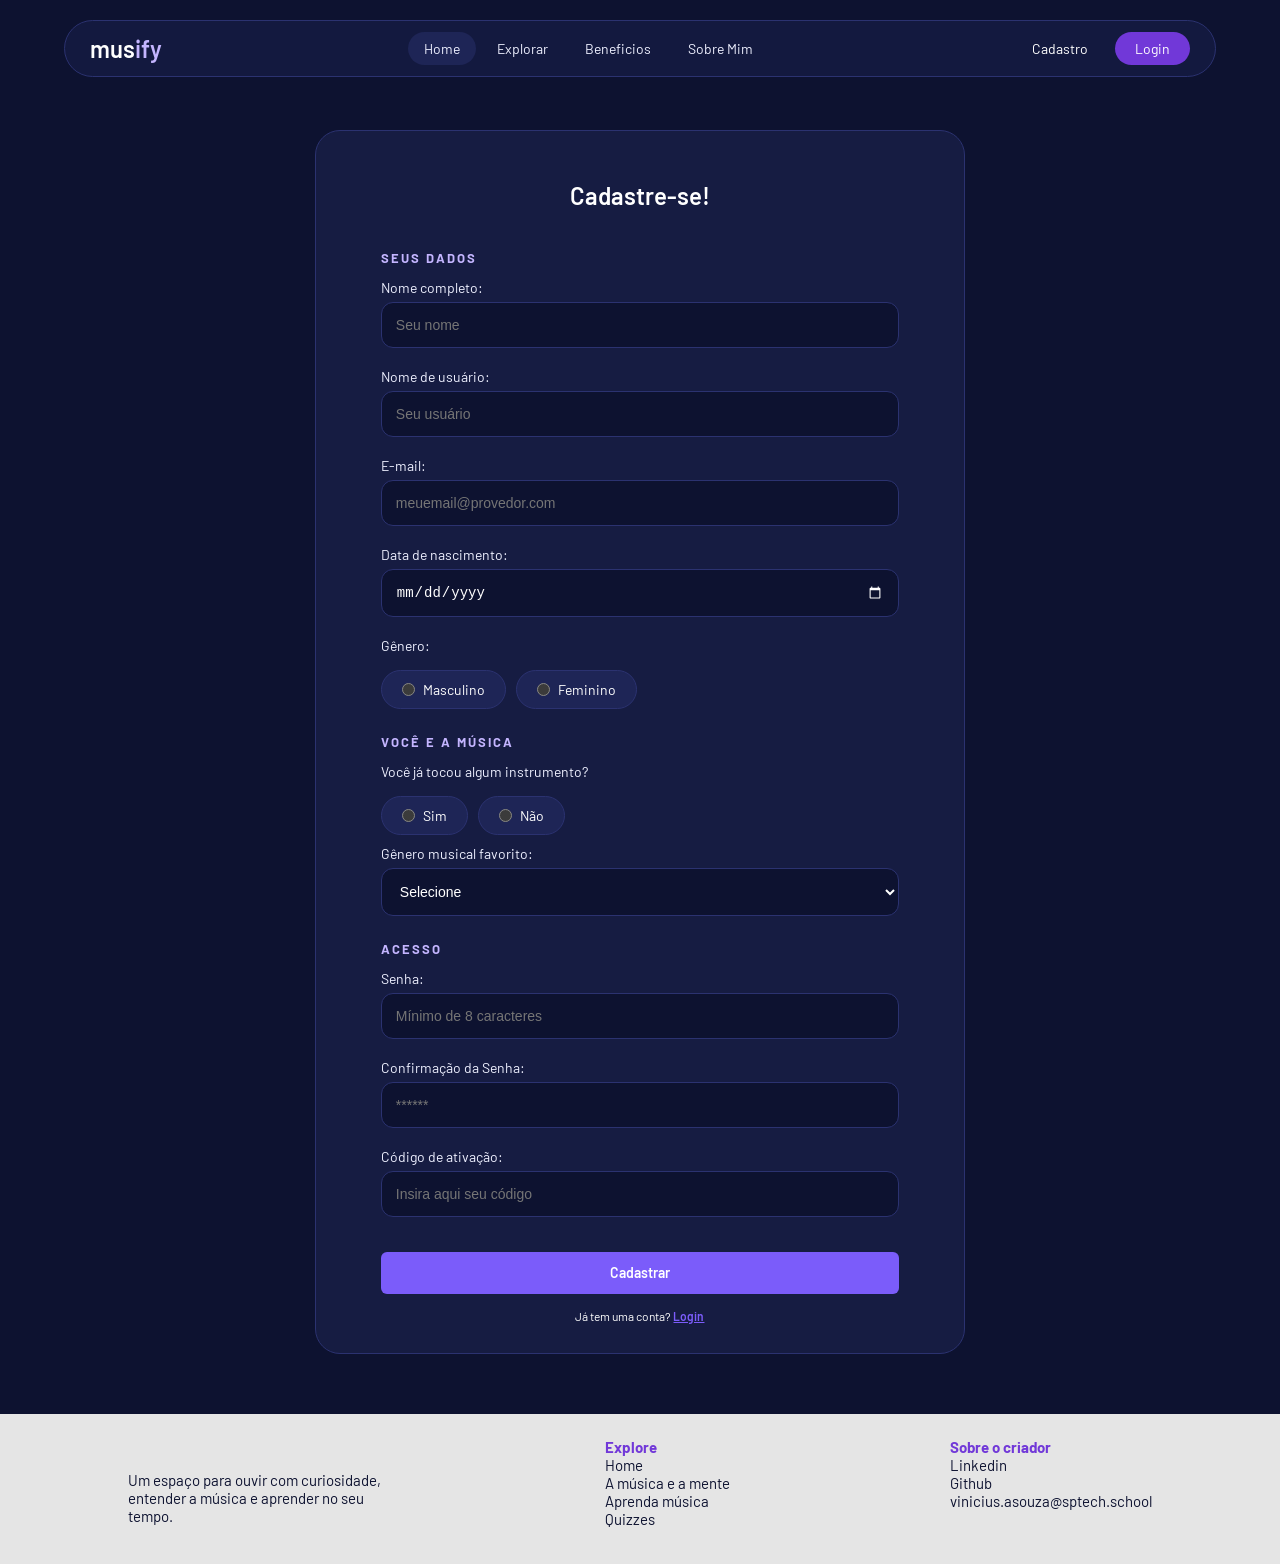
==== public/cadastro.html @ ba095a91 "feat: adiciona validação nos campos do cadastro | corrige z-index do popup de erro" ====
<!DOCTYPE html>
<html lang="pt-br">

<head>
  <meta charset="UTF-8" />
  <meta http-equiv="X-UA-Compatible" content="IE=edge" />
  <meta name="viewport" content="width=device-width, initial-scale=1.0" />

  <title>Musify | Cadastro</title>

  <script src="./js/sessao.js"></script>

  <link rel="stylesheet" href="./css/style.css" />
  <link rel="icon" href="./assets/icon/favicon2.ico" />
  <link rel="preconnect" href="https://fonts.gstatic.com" />
</head>

<body onload="listar()">
  <!--header inicio-->
  <!-- Header fixed - abaixo do banner por conta do padding, anteriormente estava criando uma margem preta no topo da página-->
  <div class="padding-header">
    <div class="header">

      <h1 class="titulo">mus<span>ify</span></h1>

      <ul class="navbar">
        <li class="agora"><a href="#">Home</a></li>
        <li><a href="simulador.html">Explorar</a></li>
        <li><a href="login.html">Beneficios</a></li>
        <li><a href="cadastro.html">Sobre Mim</a></li>
      </ul>

      <div class="btnheader">
        <a href="cadastro.html" id="btnCadastro">Cadastro</a>
        <a href="login.html" class="btnRoxo" id="btnLogin">Login</a>
      </div>

    </div>
  </div>
  <!--header fim-->

  <div class="login">
    <div class="alerta_erro">
      <div class="card_erro" id="cardErro">
        <span id="mensagem_erro"></span>
      </div>
    </div>
    <div class="container">

      <div class="card card-cadastro">
        <h2>Cadastre-se!</h2>
        <div class="formulario">
          <!--
                         Para inserir mais um campo, copie uma das inputs abaixo.
                         Assim que inserir vá para o script abaixo.
                     -->

          <span class="secao">Seus dados</span>

          <div class="campo">
            <span>Nome completo:</span>
            <input id="nome_input" type="text" placeholder="Seu nome" />
          </div>
          <div class="campo">
            <span>Nome de usuário:</span>
            <input id="usuario_input" type="text" placeholder="Seu usuário" />
          </div>
          <div class="campo">
            <span>E-mail:</span>
            <input id="email_input" type="text" placeholder="meuemail@provedor.com" />
          </div>
          <div class="campo">
            <span>Data de nascimento:</span>
            <input id="nascimento_input" type="date" />
          </div>
          <div class="campo opcoes">
            <span>Gênero:</span>
            <label class="opcao"><input type="radio" name="genero" value="M" /> Masculino</label>
            <label class="opcao"><input type="radio" name="genero" value="F" /> Feminino</label>
            
          </div>

          <span class="secao">Você e a música</span>

          <div class="campo opcoes">
            <span>Você já tocou algum instrumento?</span>
            <label class="opcao"><input type="radio" name="instrumento" value="1" /> Sim</label>
            <label class="opcao"><input type="radio" name="instrumento" value="0" /> Não</label>
          </div>
          <div class="campo">
            <span>Gênero musical favorito:</span>
            <select id="generoFav_input">
              <option value="">Selecione</option>
              <option>Pop</option>
              <option>Rock</option>
              <option>Sertanejo</option>
              <option>Funk</option>
              <option>Rap / Hip hop</option>
              <option>MPB</option>
              <option>Samba / Pagode</option>
              <option>Gospel</option>
              <option>Eletrônica</option>
              <option>Clássica</option>
              <option>Jazz / Blues</option>
              <option>Metal</option>
              <option>Outro</option>
            </select>
          </div>

          <span class="secao">Acesso</span>

          <div class="campo">
            <span>Senha:</span>
            <input id="senha_input" type="password" placeholder="Mínimo de 8 caracteres" />
          </div>
          <div class="campo">
            <span>Confirmação da Senha:</span>
            <input id="confirmacao_senha_input" type="password" placeholder="******" />
          </div>
          <div class="campo">
            <span>Código de ativação:</span>
            <input id="codigo_input" type="text" placeholder="Insira aqui seu código" />
          </div>

          <button class="botao" onclick="cadastrar()">Cadastrar</button>

          <div class="link-login">
            Já tem uma conta?
            <a href="login.html">Login</a>
          </div>
        </div>
        <div id="div_aguardar" class="loading-div">
          <img src="./assets/circle-loading.gif" id="loading-gif" />
        </div>

        <div id="div_erros_login"></div>
      </div>
    </div>
  </div>

  <!-- Footer Inicio -->
  <div class="footer">
    <div class="container">
      <div class="logoFooter">
        <img src="assets/icon/favicon2.ico" alt="">
        <p>Um espaço para ouvir com curiosidade, entender a música e aprender no seu tempo.</p>

      </div>

      <div class="linksFooter">
        <span class="tituloFooter">Explore</span>
        <a href="">Home</a>
        <a href="">A música e a mente</a>
        <a href="">Aprenda música</a>
        <a href="">Quizzes</a>

      </div>
      <div class="ctaFooter">
        <span class="tituloFooter">Sobre o criador</span>
        <a href="">Linkedin</a>
        <a href="">Github</a>
        <a href="">vinicius.asouza@sptech.school</a>

      </div>
    </div>
  </div>
  <!-- Footer fim -->

</body>

</html>

<script>

  // Array para armazenar empresas cadastradas para validação de código de ativação 
  let listaEmpresasCadastradas = [];

  function cadastrar() {
    // aguardar();

    //Recupere o valor da nova input pelo nome do id
    // Agora vá para o método fetch logo abaixo
    var nomeVar = nome_input.value;
    var emailVar = email_input.value;
    var usernameVar = usuario_input.value;
    var dtNascVar = nascimento_input.value;
    var generoVar = document.querySelector('input[name=genero]:checked').value;
    var tocouInstrumentoVar = document.querySelector('input[name=instrumento]:checked').value;
    var generoMusicalVar = generoFav_input.value;

    var senhaVar = senha_input.value;
    var confirmacaoSenhaVar = confirmacao_senha_input.value;
    var codigoVar = codigo_input.value;
    var idEmpresaVincular

    // Verificando se há algum campo em branco
    if (
      nomeVar == "" ||
      emailVar == "" ||
      usernameVar == "" ||
      dtNascVar == "" ||
      generoVar == "" ||
      tocouInstrumentoVar == "" ||
      generoMusicalVar == "" ||
      senhaVar == "" ||
      confirmacaoSenhaVar == ""
    ) {
      cardErro.style.display = "block";
      mensagem_erro.innerHTML =
        "(Todos os campos devem ser preenchidos!)";

      finalizarAguardar();
      return false;
    } else {
      setInterval(sumirMensagem, 5000);
    }

    // Verificando se o código de ativação é de alguma empresa cadastrada
    for (let i = 0; i < listaEmpresasCadastradas.length; i++) {
      if (listaEmpresasCadastradas[i].codigo_ativacao == codigoVar) {
        idEmpresaVincular = listaEmpresasCadastradas[i].id
        console.log("Código de ativação válido.");
        break;
      } else {
        cardErro.style.display = "block";
        mensagem_erro.innerHTML = "(Mensagem de erro para código inválido)";
        finalizarAguardar();
      }
    }

    // Enviando o valor da nova input
    fetch("/usuarios/cadastrar", {
      method: "POST",
      headers: {
        "Content-Type": "application/json",
      },
      body: JSON.stringify({
        // crie um atributo que recebe o valor recuperado aqui
        // Agora vá para o arquivo routes/usuario.js
        nomeServer: nomeVar,
        emailServer: emailVar,
        senhaServer: senhaVar,
        idEmpresaVincularServer: idEmpresaVincular
      }),
    })
      .then(function (resposta) {
        console.log("resposta: ", resposta);

        if (resposta.ok) {
          cardErro.style.display = "block";

          mensagem_erro.innerHTML =
            "Cadastro realizado com sucesso! Redirecionando para tela de Login...";

          setTimeout(() => {
            window.location = "login.html";
          }, "2000");

          limparFormulario();
          finalizarAguardar();
        } else {
          throw "Houve um erro ao tentar realizar o cadastro!";
        }
      })
      .catch(function (resposta) {
        console.log(`#ERRO: ${resposta}`);
        finalizarAguardar();
      });

    return false;
  }

  // Listando empresas cadastradas 
  function listar() {
    fetch("/empresas/listar", {
      method: "GET",
    })
      .then(function (resposta) {
        resposta.json().then((empresas) => {
          empresas.forEach((empresa) => {
            listaEmpresasCadastradas.push(empresa);

            console.log("listaEmpresasCadastradas")
            console.log(listaEmpresasCadastradas[0].codigo_ativacao)
          });
        });
      })
      .catch(function (resposta) {
        console.log(`#ERRO: ${resposta}`);
      });
  }

  function sumirMensagem() {
    cardErro.style.display = "none";
  }
</script>
---- public/css/style.css ----
@import url('https://fonts.googleapis.com/css2?family=Barlow:ital,wght@0,100;0,200;0,300;0,400;0,500;0,600;0,700;0,800;0,900;1,100;1,200;1,300;1,400;1,500;1,600;1,700;1,800;1,900&display=swap');

body {
  margin: 0;
  padding: 0;
  font-family: 'Barlow', 'Segoe UI', 'Segoe UI', Tahoma, Geneva, Verdana, sans-serif;
  background-color: black;
  height: 100vh;
}

:root {
  --tamanho-header: 80px;
  --tamanho-banner: calc(100vh - var(--tamanho-header) - var(--tamanho-footer) - 2px);
  --tamanho-simulador: calc(100vh - var(--tamanho-header) - var(--tamanho-footer) - 2px);
  --tamanho-login: calc(100vh - var(--tamanho-header) - var(--tamanho-footer) - 2px);
  --tamanho-footer: 65px;
}

.container {
  display: flex;
  width: 80%;
  margin: auto;
}


.padding-header {
  position: fixed;
  top: 20px;
  left: 0;
  width: 100%;
  display: flex;
  justify-content: center;
  z-index: 10;
}

.header {
  display: flex;
  align-items: center;
  justify-content: space-between;
  width: 90%;
  max-width: 1100px;
  padding: 10px 25px;
  background-color: rgba(22, 28, 66, 0.85);
  border: 1px solid #2b3270;
  border-radius: 50px;
}

/* logo */
.titulo {
  margin: 0;
  font-size: 24px;
  font-weight: 600;
  color: #fff;
}

.titulo span {
  color: #c4b5ff;
}

/* links do meio */
.navbar {
  display: flex;
  gap: 5px;
  margin: 0;
  padding: 0;
  list-style: none;
}

.navbar a {
  display: block;
  padding: 8px 16px;
  border-radius: 50px;
  color: #eef0ff;
  text-decoration: none;
  font-size: 14px;
}

.navbar a:hover,
.agora a {
  background-color: #1e2556;
}

/* botões da direita */
.btnheader {
  display: flex;
  align-items: center;
  gap: 10px;
}

.btnheader a {
  color: #fff;
  text-decoration: none;
  font-size: 14px;
}

#btnCadastro {
  padding: 8px 16px;
  border: 1px solid transparent;
  border-radius: 50px;
}

#btnCadastro:hover {
  border-color: #7138D8;
}

.header .btnRoxo {
  padding: 8px 20px;
}

.header .btnRoxo:hover {
  filter: brightness(1.2);  /* Aplica brilho */
}

/* BANNER */

.banner {
  height: var(--tamanho-banner);
  color: white;
  background-image: url('../assets/img-teclado/background-main.png');
  background-size: cover;
  height: 100vh; /* ocupa 100% da tela */
  
}


.banner .container {
  display: flex;
  flex-direction: column;
  justify-content: center;
  align-items: left;
  height: 100%;
  gap: 3vh;
}

.banner .container h3 {
  width: 50%;
  margin: 0;
  padding: 0;
  font-size: 36px;
}
.banner .container p {

  width: 50%;
  margin: 0;
  padding: 0;
  font-size: 15px;
}

.banner .container span {
  font-weight: 800;
}
.btnBanner{
  display: flex;
}

.btnBanner a{
  text-decoration: none;
  color: #fff;
  
}

/* Estilização padrão dos botões */
.btnRoxo{
  background-color: #7138D8;
  padding: 1vh 3vh 1vh 3vh;
  border-radius: 2vh;
}

.btnTransparente{
  border: solid 1px #7138D8;
  padding: 1vh 3vh 1vh 3vh;

  border-radius: 3vh;

}


/* MISSÃO VISÃO VALORES */

.social {
  background-color: #e5e5e5;
  display: flex;
  height: 80vh;
}

.social .container {
  display: flex;
  flex-direction: column;
  justify-content: center;
  gap: 10vh;
}
.texto{
  width: 60%;
}
.textoRoxo{
  color: #7138D8;
}

.box img {
  width: 80px;
}

.social .container .boxes {
  display: flex;
  justify-content: space-between;
  width: 100%;
  padding: 30px 0;
}

.social p {
  text-align: center;
}

.box {
  display: flex;
  flex-direction: column;
  align-items: center;
}

/* IMPACTO DA MÚSICA */

.impactoMusica {
  background-color: #0D1230;
  color: #fff;
  min-height: 80vh;
  display: flex;
}

.impactoMusica .container {
  flex-direction: column;
  justify-content: center;
  gap: 60px;
  padding: 60px 0;
}

.impactoMusica h1 {
  width: 60%;
  margin: 0 0 10px 0;
  font-size: 36px;
}

.impactoMusica h1 .textoRoxo {
  color: #a58bff;
  font-size: inherit;
}

.impactoMusica span {
  font-size: 13px;
  color: #a0a0b8;
}

/* card com os 4 tópicos */
.cardTopicos {
  display: grid;
  grid-template-columns: 1fr 1fr;
  padding: 20px 35px;
  background-color: #12142a;
  border: 1px solid #1c2040;
  border-radius: 10px;
}

.topico {
  padding: 25px 30px;
}



.topicoTitulo {
  display: flex;
  align-items: center;
  gap: 15px;
  margin-bottom: 15px;
}

.topicoTitulo h4 {
  margin: 0;
  font-size: 16px;
}

.topico p {
  margin: 0;
  font-size: 13px;
  color: #a0a0b8;
}

/* EXPLICAÇÃO DA MÚSICA */

.explicacaoMusica {
  background-color: #f4f4fb;
  color: #0D1230;
  min-height: 80vh;
  display: flex;
}

.explicacaoMusica .container {
  flex-direction: column;
  justify-content: center;
  gap: 60px;
  padding: 60px 0;
}

.explicacaoMusica h1 {
  width: 60%;
  margin: 0 0 10px 0;
  font-size: 36px;
}

.explicacaoMusica p {
  margin: 0;
  font-size: 13px;
}

/* os 3 passos lado a lado */
.passos {
  display: flex;
  gap: 15px;
}

.passo {
  flex: 1;
}

/* etiqueta Passo 01 */
.passo span {
  display: block;
  padding: 10px 12px;
  font-size: 12px;
  border: 1px solid #a58bff;
  border-radius: 8px 8px 0 0;
}

/* card do passo */
.passoCard {
  min-height: 160px;
  padding: 25px;
  box-sizing: border-box;
  border: 1px solid #0D1230;
  border-radius: 0 0 10px 10px;

}

.passoCard h4 {
  margin: 0 0 12px 0;
  font-size: 17px;
}

/* BENEFÍCIOS DA MÚSICA */

.beneficiosMusica {
  background-color: #0D1230;
  color: #fff;
  display: flex;
}

.beneficiosMusica .container {
  flex-direction: column;
  gap: 60px;
  padding: 60px 0;
}

.beneficiosMusica h1 {
  margin: 0 0 10px 0;
  font-size: 32px;
  font-weight: 500;
}

.beneficiosMusica p {
  margin: 0;
  font-size: 13px;
  color: #a0a0b8;
}

/* cada linha: imagem + texto */
.beneficio {
  display: flex;
  align-items: center;
  gap: 40px;
}

/* inverte a ordem: imagem na direita */
.inverso {
  flex-direction: row-reverse;
}

/* fundo sólido atrás da imagem */
.beneficioImg {
  padding: 20px;
  background-color: #12142a;
  border-radius: 15px;
}

.beneficioImg img {
  display: block;
  width: 300px;
  border-radius: 15px;
}

/* texto com a linha verde ao lado */
.beneficioTexto {
  padding-left: 15px;
  border-left: 1px solid #7B5CFA;
}
#linhaDireita{
  padding-left:0;
  border-left: none;
    padding-right: 15px;
  border-right: 1px solid #7B5CFA;
}

.beneficioTexto h4 {
  margin: 0 0 8px 0;
  font-size: 20px;
}

/* parte de cta */

.divisaoTexto{
  display: flex;
  flex-direction: row;
  justify-content: center;
  align-items: center;
  align-self: center;
  
}
.divisaoTexto img{
  justify-content: center;
  height: 50vh;
}

/* FOOTER */

.footer {
  background-color: #e5e5e5;
  height: 150px;
  color: #fff;
  display: flex;
  font-size: 15px;
}

.footer .container {
  display: flex;
  justify-content: space-between;
  text-align: left;
}
.logoFooter{
  width: 25%;
  color: #0D1230;
}

.linksFooter{
  display: flex;
  flex-direction: column;
}

.linksFooter a{
  text-decoration: none;
  color: #0D1230;
}

.ctaFooter{
  display: flex;
  flex-direction: column;
}

.ctaFooter a{
  text-decoration: none;
  color: #0D1230;
}
.tituloFooter{
  color: #7138D8;
  font-weight: 700;
}

.footer .container .version {
  font-size: 12px;
}

/* LOGIN */

.login {
  background-color: #0D1230;
  min-height: 130vh;
}

.login .container {
  align-items: stretch;
  justify-content: center;
  padding: 130px 0 60px 0;
  width: 75%;
  max-width: 1000px;
}

/* card branco */
.login .card {
  display: flex;
  flex-direction: column;
  align-items: center;
  justify-content: center;
  width: 50%;
  min-height: 540px;
  padding: 30px 0;
  box-sizing: border-box;
  background-color: #fff;
  color: #0D1230;
  border-radius: 10px;
}

.login .card h2 {
  width: 80%;
  font-size: 22px;
  font-weight: 600;
  margin-bottom: 20px;
}

.login .card-cadastro h2 {
  text-align: center;
  font-size: 24px;
}

/* painel com a foto */
.painel-login,
.cadastro-intro {
  flex: 1;
  display: flex;
  align-items: center;
  justify-content: center;
  background-image: url('../assets/img-teclado/background-main.png');
  background-size: cover;
  background-position: center;
}

/* painel a direita - login */
.painel-login {
  margin-left: -50px;
  padding-left: 50px;
  border-radius: 50px 10px 10px 50px;
}

/* painel a esquerda - cadastro */
.cadastro-intro {
  padding-right: 50px;
  border-radius: 10px 0 0 10px;
}

.login .card-cadastro {
  width: 100%;
  max-width: 650px;
  background-color: #161c42;
  border: 1px solid #2b3270;
  border-radius: 25px;
  color: #fff;
}

/* caixinha transparente */
.texto-login,
.cadastro-texto {
  width: 70%;
  padding: 30px;
  box-sizing: border-box;
  background-color: rgba(255, 255, 255, 0.1);
  color: #fff;
}

.texto-login h3,
.cadastro-texto h3 {
  margin: 0 0 15px 0;
  font-size: 30px;
  font-weight: 500;
}

.texto-login h3 span,
.cadastro-texto h3 span {
  color: #a58bff;
}

.texto-login p,
.cadastro-texto p {
  margin: 0;
  font-size: 13px;
}

/* formulário */
.formulario {
  width: 80%;
}

.formulario span {
  font-size: 12px;
  color: #8a8aa3;
}

.formulario input {
  border: 1px solid #dcdce6;
  border-radius: 8px;
  padding: 12px;
  font-size: 13px;
  text-align: left;
  box-sizing: border-box;
}

.formulario .botao {
  width: 100%;
  height: 42px;
  background-color: #7B5CFA;
  border-radius: 6px;
  font-size: 14px;
}

.link-login {
  text-align: center;
  font-size: 12px;
  margin-top: 15px;
}

.link-login a {
  color: #7B5CFA;
  font-weight: 600;
}

.campo {
  display: flex;
  flex-direction: column;
  padding: 5px 0;
}

/*           */

.botao {
  cursor: pointer;
  font-family: "Barlow", sans-serif;
  border: 0;
  border-radius: 5px;
  font-weight: 600;
  font-size: 18px;
  color: #fff;
  background-color: #ED145B;
  width: 120px;
  height: 30px;
  align-self: center;
  margin-top: 20px;
}

.loading-div {
  width: 50px;
  display: none;
}

.loading-div img {
  height: 50px;
  width: 50px;
}

#div_erros_login {
  display: none
}

/* FORMULARIO */

.alerta_erro{
  display: flex;
  justify-content: flex-end;
}

.card_erro {
  z-index: 100;
  display: none;
  background-color: #fff;
  color: black;
  width: 230px;
  position: fixed;
  border-radius: 4px;
  border: #7B5CFA 3px solid;
  padding: 10px;
  margin-right: 10%;
}

.card_erro #mensagem_erro{
  font-weight: 500;
  font-size: 20px;
}

.formulario .tipo_campo {
  font-size: 20px;
  font-weight: 600 !important;
}

.formulario {
  display: flex;
  flex-direction: column;
}

input {
  margin-bottom: 10px;
  border: 2px solid #32b9cd;
  padding: 10px;
  text-align: center;
  border-radius: 10px;
}

.btn {
  font-family: "Barlow", sans-serif;
  border: 0;
  border-radius: 5px;
  font-weight: 600;
  font-size: 18px;
  padding: 10px 15px;
  color: white;
  background-color: #ED145B;
  width: 120px;
  align-self: center;
  margin-top: 5px;
}

.loading-div {
  width: 50px;
  margin: auto;
  display: none;
}

.loading-div img {
  height: 50px;
  width: 50px;
}

/* SIMULADOR */

.simulador {
  color: white;
}

.simulador .container {
  flex-direction: column;
  overflow: scroll; 
  height: var(--tamanho-simulador);
}

/* ALERTA */

#alerta {
  position: absolute;
  right: 0;
  bottom: 0;
}

.mensagem-alarme {
  background-color: white;
  border-radius: 5px;
  width: 300px;
  height: 80px;
  margin: 10px;
  padding: 10px 0;
  display: flex;
  justify-content: space-evenly;
  align-items: center;
}

.mensagem-alarme h3 {
  font-size: 14px;
  margin: 0;
}

.mensagem-alarme .informacao {
  width: 66%;
}

.alarme-sino {
  width: 48px;
  height: 48px;
  animation-name: bell;
  animation-duration: 4s;
  background-image: url('https://cdn-icons-png.flaticon.com/512/1157/1157000.png');
  background-size: cover;
  animation-iteration-count: infinite;
}

@keyframes bell {
  0%   {transform: rotate(25deg)}
  25%  {transform: rotate(-25deg)}
  50%  {transform: rotate(25deg)}
  75%  {transform: rotate(-25deg)}
  100% {transform: rotate(25deg)}
}


/* CAMPOS DO CADASTRO */

.card-cadastro .formulario span {
  margin-bottom: 6px;
  font-size: 14px;
  color: #eef0ff;
}

/* títulos: SEUS DADOS, ACESSO... */
.card-cadastro .formulario .secao {
  margin: 20px 0 8px 0;
  font-size: 13px;
  font-weight: 700;
  letter-spacing: 2px;
  text-transform: uppercase;
  color: #c4b5ff;
}

.card-cadastro .formulario input,
.card-cadastro select {
  padding: 14px;
  background-color: #0D1230;
  border: 1px solid #2b3270;
  border-radius: 12px;
  color: #fff;
  font-size: 14px;
  color-scheme: dark;
}

/* botões redondos (gênero e instrumento) */
.opcoes {
  flex-direction: row;
  flex-wrap: wrap;
  gap: 10px;
}

.opcoes > span {
  width: 100%;
  margin-bottom: 0;
}

.opcao {
  display: flex;
  align-items: center;
  gap: 8px;
  padding: 10px 20px;
  background-color: #1e2556;
  border: 1px solid #2b3270;
  border-radius: 50px;
  font-size: 14px;
  cursor: pointer;
}

.card-cadastro .opcao input {
  margin: 0;
  padding: 0;
  accent-color: #8b6cff;
}

.opcao:has(input:checked) {
  border-color: #c4b5ff;
}
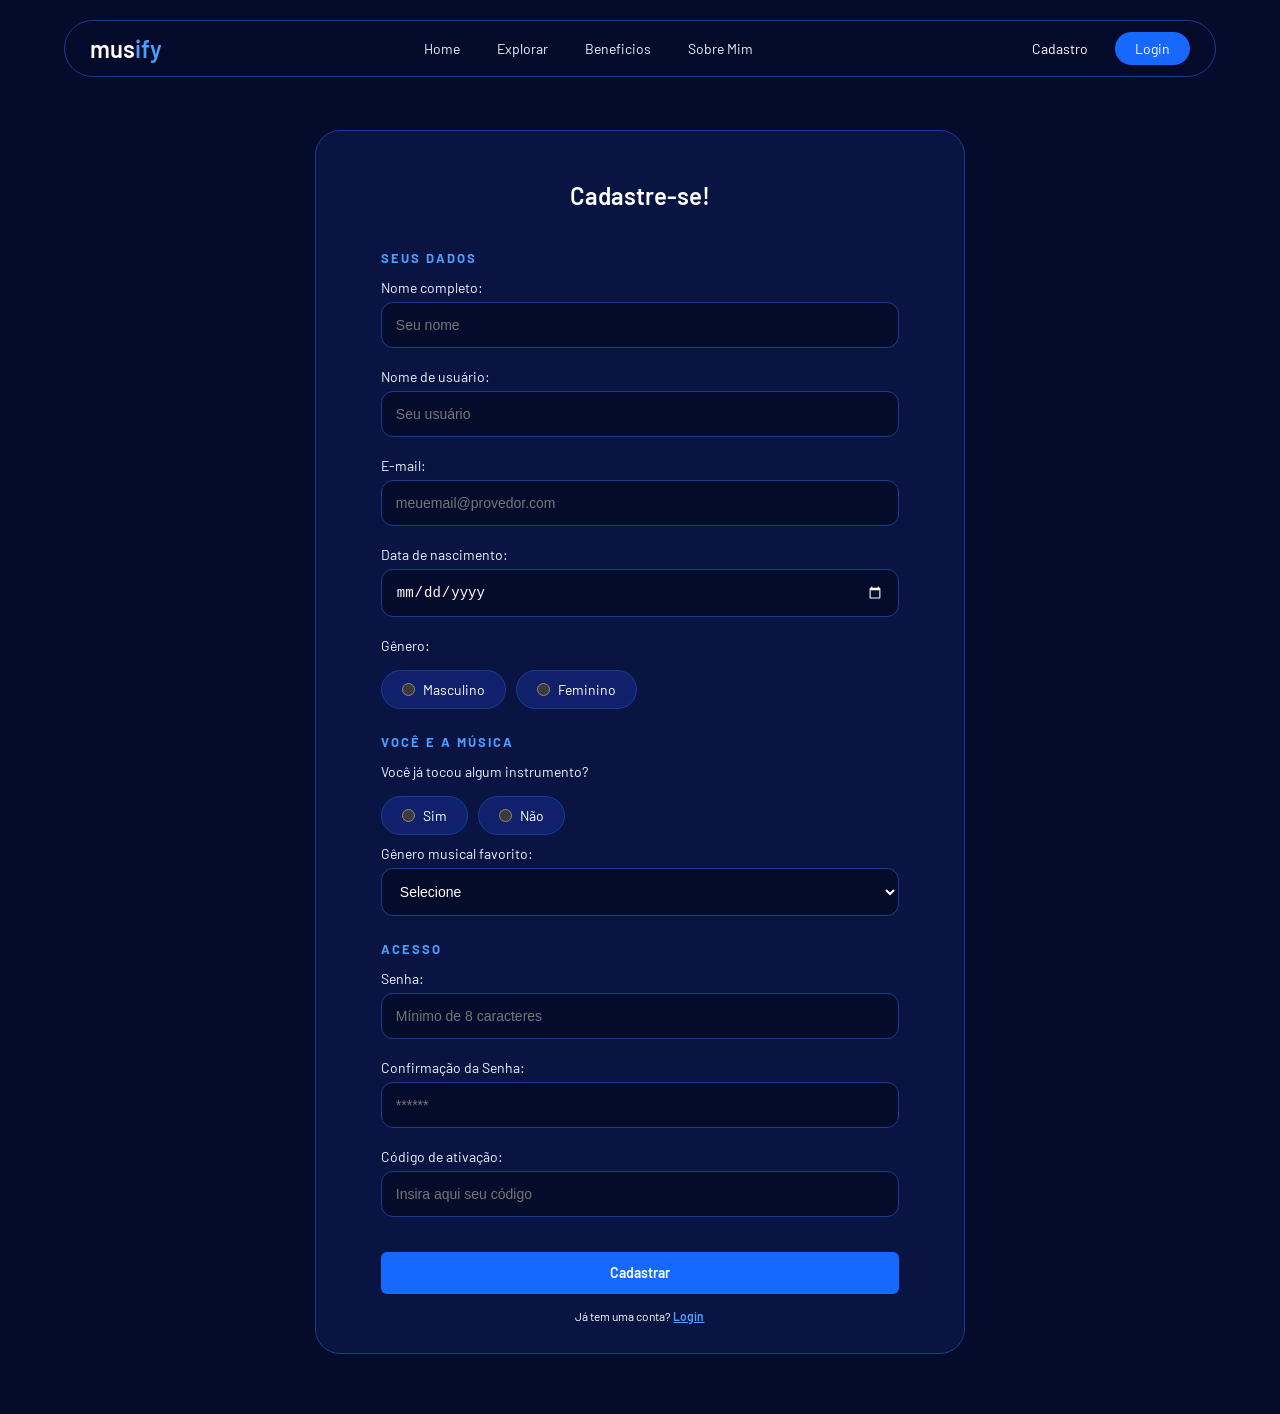
==== commit 5b1a85d5: "feat: cria arquivo do quiz. estiliza a dashboard" ====
--- a/public/cadastro.html
+++ b/public/cadastro.html
@@ -24,7 +24,7 @@
       <h1 class="titulo">mus<span>ify</span></h1>
 
       <ul class="navbar">
-        <li class="agora"><a href="#">Home</a></li>
+        <li class=""><a href="index.html">Home</a></li>
         <li><a href="simulador.html">Explorar</a></li>
         <li><a href="login.html">Beneficios</a></li>
         <li><a href="cadastro.html">Sobre Mim</a></li>
@@ -32,7 +32,7 @@
 
       <div class="btnheader">
         <a href="cadastro.html" id="btnCadastro">Cadastro</a>
-        <a href="login.html" class="btnRoxo" id="btnLogin">Login</a>
+        <a href="login.html" class="btnAzul" id="btnLogin">Login</a>
       </div>
 
     </div>
@@ -90,20 +90,20 @@
           <div class="campo">
             <span>Gênero musical favorito:</span>
             <select id="generoFav_input">
-              <option value="">Selecione</option>
-              <option>Pop</option>
-              <option>Rock</option>
-              <option>Sertanejo</option>
-              <option>Funk</option>
-              <option>Rap / Hip hop</option>
-              <option>MPB</option>
-              <option>Samba / Pagode</option>
-              <option>Gospel</option>
-              <option>Eletrônica</option>
-              <option>Clássica</option>
-              <option>Jazz / Blues</option>
-              <option>Metal</option>
-              <option>Outro</option>
+              <option value="0" disabled selected>Selecione</option>
+              <option value="1">Pop</option>
+              <option value="2">Rock</option>
+              <option value="3">Sertanejo</option>
+              <option value="4">Funk</option>
+              <option value="5">Rap / Hip hop</option>
+              <option value="6">MPB</option>
+              <option value="7">Samba / Pagode</option>
+              <option value="8">Gospel</option>
+              <option value="9">Eletrônica</option>
+              <option value="10">Clássica</option>
+              <option value="11">Jazz / Blues</option>
+              <option value="12">Metal</option>
+              <option value="13">Outro</option>
             </select>
           </div>
 
@@ -138,33 +138,6 @@
     </div>
   </div>
 
-  <!-- Footer Inicio -->
-  <div class="footer">
-    <div class="container">
-      <div class="logoFooter">
-        <img src="assets/icon/favicon2.ico" alt="">
-        <p>Um espaço para ouvir com curiosidade, entender a música e aprender no seu tempo.</p>
-
-      </div>
-
-      <div class="linksFooter">
-        <span class="tituloFooter">Explore</span>
-        <a href="">Home</a>
-        <a href="">A música e a mente</a>
-        <a href="">Aprenda música</a>
-        <a href="">Quizzes</a>
-
-      </div>
-      <div class="ctaFooter">
-        <span class="tituloFooter">Sobre o criador</span>
-        <a href="">Linkedin</a>
-        <a href="">Github</a>
-        <a href="">vinicius.asouza@sptech.school</a>
-
-      </div>
-    </div>
-  </div>
-  <!-- Footer fim -->
 
 </body>
 
@@ -191,7 +164,7 @@
     var senhaVar = senha_input.value;
     var confirmacaoSenhaVar = confirmacao_senha_input.value;
     var codigoVar = codigo_input.value;
-    var idEmpresaVincular
+    var idEmpresaVincular = '';
 
     // Verificando se há algum campo em branco
     if (
@@ -201,9 +174,10 @@
       dtNascVar == "" ||
       generoVar == "" ||
       tocouInstrumentoVar == "" ||
-      generoMusicalVar == "" ||
+      generoMusicalVar == "0" ||
       senhaVar == "" ||
-      confirmacaoSenhaVar == ""
+      confirmacaoSenhaVar == "" ||
+      senhaVar != confirmacaoSenhaVar
     ) {
       cardErro.style.display = "block";
       mensagem_erro.innerHTML =
@@ -215,19 +189,24 @@
       setInterval(sumirMensagem, 5000);
     }
 
-    // Verificando se o código de ativação é de alguma empresa cadastrada
-    for (let i = 0; i < listaEmpresasCadastradas.length; i++) {
-      if (listaEmpresasCadastradas[i].codigo_ativacao == codigoVar) {
-        idEmpresaVincular = listaEmpresasCadastradas[i].id
-        console.log("Código de ativação válido.");
-        break;
-      } else {
-        cardErro.style.display = "block";
-        mensagem_erro.innerHTML = "(Mensagem de erro para código inválido)";
-        finalizarAguardar();
+    if(codigoVar == ''){
+      idEmpresaVincular = '';
+    }else{
+
+      // Verificando se o código de ativação é de alguma empresa cadastrada
+      for (let i = 0; i < listaEmpresasCadastradas.length; i++) {
+        if (listaEmpresasCadastradas[i].codigoIndicacao == codigoVar) {
+          idEmpresaVincular = listaEmpresasCadastradas[i].id
+          console.log("Código de ativação válido.");
+          break;
+        } else {
+          cardErro.style.display = "block";
+          mensagem_erro.innerHTML = "(Mensagem de erro para código inválido)";
+          finalizarAguardar();
+        }
       }
+      
     }
-
     // Enviando o valor da nova input
     fetch("/usuarios/cadastrar", {
       method: "POST",
@@ -239,7 +218,12 @@
         // Agora vá para o arquivo routes/usuario.js
         nomeServer: nomeVar,
         emailServer: emailVar,
-        senhaServer: senhaVar,
+        senhaServer: criptografarSenha(senhaVar),
+        usernameServer: usernameVar,
+        dtNascServer: dtNascVar,
+        generoServer: generoVar,
+        tocouInstrumentoServer: tocouInstrumentoVar,
+        generoMusicalServer: generoMusicalVar,
         idEmpresaVincularServer: idEmpresaVincular
       }),
     })
@@ -281,7 +265,7 @@
             listaEmpresasCadastradas.push(empresa);
 
             console.log("listaEmpresasCadastradas")
-            console.log(listaEmpresasCadastradas[0].codigo_ativacao)
+            console.log(listaEmpresasCadastradas[0].codigoIndicacao)
           });
         });
       })
@@ -290,7 +274,36 @@
       });
   }
 
+  
+
   function sumirMensagem() {
     cardErro.style.display = "none";
   }
+
+
+  function criptografarSenha(senha){
+    let tamanhoSenha = senha.length;
+    let listaCaracteresSenha = [];
+
+    // insere na lista os codigos de tras pra frente
+    for(let i = 0; i < tamanhoSenha; i++){
+        listaCaracteresSenha.unshift(senha.charCodeAt(i).toString(8))
+    }
+
+    let senhaFinal = ''
+
+    // criptografa a senha 
+    for(let i = 0; i < tamanhoSenha; i++){
+        if(listaCaracteresSenha[i] % 2 == 0){
+            listaCaracteresSenha[i] = Number(listaCaracteresSenha[i]) + 10
+        }else{
+            listaCaracteresSenha[i] = (Number(listaCaracteresSenha[i]) + 20).toString(2)
+        }
+
+        senhaFinal += listaCaracteresSenha[i];
+    }
+
+    return senhaFinal;
+
+  }
 </script>
--- a/public/css/style.css
+++ b/public/css/style.css
@@ -1,14 +1,18 @@
 @import url('https://fonts.googleapis.com/css2?family=Barlow:ital,wght@0,100;0,200;0,300;0,400;0,500;0,600;0,700;0,800;0,900;1,100;1,200;1,300;1,400;1,500;1,600;1,700;1,800;1,900&display=swap');
 
-body {
-  margin: 0;
-  padding: 0;
-  font-family: 'Barlow', 'Segoe UI', 'Segoe UI', Tahoma, Geneva, Verdana, sans-serif;
-  background-color: black;
-  height: 100vh;
-}
-
 :root {
+  --azul: #1768ff;          /* botões e destaques sobre fundo claro */
+  --azul-claro: #4d9dff;    /* destaques sobre fundo escuro, logo */
+  --azul-escuro: #0f3f9e;   /* item ativo do menu, hover */
+  --fundo: #050b2a;         /* fundo escuro principal */
+  --fundo2: #0a1442;        /* cards sobre fundo escuro */
+  --fundo3: #10206a;        /* opções e campos em destaque */
+  --borda: #1a3d8f;
+  --claro: #e8eef9;         /* seções claras */
+  --claro2: #f4f7fc;
+  --texto-escuro: #06103a;
+  --texto-suave: #9db0d8;
+
   --tamanho-header: 80px;
   --tamanho-banner: calc(100vh - var(--tamanho-header) - var(--tamanho-footer) - 2px);
   --tamanho-simulador: calc(100vh - var(--tamanho-header) - var(--tamanho-footer) - 2px);
@@ -16,12 +20,19 @@
   --tamanho-footer: 65px;
 }
 
+body {
+  margin: 0;
+  padding: 0;
+  font-family: 'Barlow', 'Segoe UI', Tahoma, Geneva, Verdana, sans-serif;
+  background-color: var(--fundo);
+  height: 100vh;
+}
+
 .container {
   display: flex;
   width: 80%;
   margin: auto;
 }
-
 
 .padding-header {
   position: fixed;
@@ -40,8 +51,8 @@
   width: 90%;
   max-width: 1100px;
   padding: 10px 25px;
-  background-color: rgba(22, 28, 66, 0.85);
-  border: 1px solid #2b3270;
+  background-color: rgba(5, 12, 43, 0.85);
+  border: 1px solid var(--borda);
   border-radius: 50px;
 }
 
@@ -54,7 +65,7 @@
 }
 
 .titulo span {
-  color: #c4b5ff;
+  color: var(--azul-claro);
 }
 
 /* links do meio */
@@ -70,14 +81,14 @@
   display: block;
   padding: 8px 16px;
   border-radius: 50px;
-  color: #eef0ff;
+  color: #eef3ff;
   text-decoration: none;
   font-size: 14px;
 }
 
 .navbar a:hover,
 .agora a {
-  background-color: #1e2556;
+  background-color: var(--azul-escuro);
 }
 
 /* botões da direita */
@@ -100,15 +111,15 @@
 }
 
 #btnCadastro:hover {
-  border-color: #7138D8;
-}
-
-.header .btnRoxo {
+  border-color: var(--azul);
+}
+
+.header .btnAzul {
   padding: 8px 20px;
 }
 
-.header .btnRoxo:hover {
-  filter: brightness(1.2);  /* Aplica brilho */
+.header .btnAzul:hover {
+  filter: brightness(1.2);
 }
 
 /* BANNER */
@@ -118,10 +129,8 @@
   color: white;
   background-image: url('../assets/img-teclado/background-main.png');
   background-size: cover;
-  height: 100vh; /* ocupa 100% da tela */
-  
-}
-
+  height: 100vh;
+}
 
 .banner .container {
   display: flex;
@@ -138,8 +147,8 @@
   padding: 0;
   font-size: 36px;
 }
+
 .banner .container p {
-
   width: 50%;
   margin: 0;
   padding: 0;
@@ -149,38 +158,36 @@
 .banner .container span {
   font-weight: 800;
 }
-.btnBanner{
-  display: flex;
-}
-
-.btnBanner a{
+
+.btnBanner {
+  display: flex;
+}
+
+.btnBanner a {
   text-decoration: none;
   color: #fff;
-  
 }
 
 /* Estilização padrão dos botões */
-.btnRoxo{
-  background-color: #7138D8;
+.btnAzul {
+  background-color: var(--azul);
   padding: 1vh 3vh 1vh 3vh;
   border-radius: 2vh;
 }
 
-.btnTransparente{
-  border: solid 1px #7138D8;
+.btnTransparente {
+  border: solid 1px var(--azul);
   padding: 1vh 3vh 1vh 3vh;
-
   border-radius: 3vh;
-
-}
-
-
-/* MISSÃO VISÃO VALORES */
+}
+
+/* A MÚSICA NA NOSSA VIDA + CHAMADA DO DASHBOARD */
 
 .social {
-  background-color: #e5e5e5;
-  display: flex;
-  height: 80vh;
+  background-color: var(--claro);
+  color: var(--texto-escuro);
+  display: flex;
+  min-height: 80vh;
 }
 
 .social .container {
@@ -189,38 +196,50 @@
   justify-content: center;
   gap: 10vh;
 }
-.texto{
+
+.texto {
   width: 60%;
 }
-.textoRoxo{
-  color: #7138D8;
-}
-
-.box img {
-  width: 80px;
+
+.textoAzul {
+  color: var(--azul);
 }
 
 .social .container .boxes {
   display: flex;
-  justify-content: space-between;
+  gap: 30px;
   width: 100%;
   padding: 30px 0;
 }
 
-.social p {
+/* números em destaque */
+.box {
+  flex: 1;
+  display: flex;
+  flex-direction: column;
+}
+
+.box b {
+  font-size: 35px;
+  font-weight: 600;
+  line-height: 1;
+  color: var(--azul);
   text-align: center;
 }
 
-.box {
-  display: flex;
-  flex-direction: column;
-  align-items: center;
-}
+.box h4 {
+  
+  font-size: 15px;
+  text-align: center;
+
+}
+
+
 
 /* IMPACTO DA MÚSICA */
 
 .impactoMusica {
-  background-color: #0D1230;
+  background-color: var(--fundo);
   color: #fff;
   min-height: 80vh;
   display: flex;
@@ -239,14 +258,14 @@
   font-size: 36px;
 }
 
-.impactoMusica h1 .textoRoxo {
-  color: #a58bff;
+.impactoMusica h1 .textoAzul {
+  color: var(--azul-claro);
   font-size: inherit;
 }
 
 .impactoMusica span {
   font-size: 13px;
-  color: #a0a0b8;
+  color: var(--texto-suave);
 }
 
 /* card com os 4 tópicos */
@@ -254,16 +273,14 @@
   display: grid;
   grid-template-columns: 1fr 1fr;
   padding: 20px 35px;
-  background-color: #12142a;
-  border: 1px solid #1c2040;
+  background-color: var(--fundo2);
+  border: 1px solid var(--borda);
   border-radius: 10px;
 }
 
 .topico {
   padding: 25px 30px;
 }
-
-
 
 .topicoTitulo {
   display: flex;
@@ -280,14 +297,14 @@
 .topico p {
   margin: 0;
   font-size: 13px;
-  color: #a0a0b8;
+  color: var(--texto-suave);
 }
 
 /* EXPLICAÇÃO DA MÚSICA */
 
 .explicacaoMusica {
-  background-color: #f4f4fb;
-  color: #0D1230;
+  background-color: var(--claro2);
+  color: var(--texto-escuro);
   min-height: 80vh;
   display: flex;
 }
@@ -305,49 +322,48 @@
   font-size: 36px;
 }
 
-.explicacaoMusica p {
-  margin: 0;
-  font-size: 13px;
-}
-
-/* os 3 passos lado a lado */
+.explicacaoMusica .container > div > p {
+  margin: 0;
+  width: 60%;
+  font-size: 15px;
+}
+
+/* os 3 momentos, sem caixas: só número, linha e texto */
 .passos {
   display: flex;
-  gap: 15px;
+  gap: 50px;
 }
 
 .passo {
   flex: 1;
-}
-
-/* etiqueta Passo 01 */
+  padding-top: 22px;
+  border-top: 2px solid var(--azul);
+}
+
 .passo span {
   display: block;
-  padding: 10px 12px;
-  font-size: 12px;
-  border: 1px solid #a58bff;
-  border-radius: 8px 8px 0 0;
-}
-
-/* card do passo */
-.passoCard {
-  min-height: 160px;
-  padding: 25px;
-  box-sizing: border-box;
-  border: 1px solid #0D1230;
-  border-radius: 0 0 10px 10px;
-
-}
-
-.passoCard h4 {
-  margin: 0 0 12px 0;
-  font-size: 17px;
+  margin-bottom: 18px;
+  font-size: 46px;
+  font-weight: 300;
+  line-height: 1;
+  color: var(--azul);
+}
+
+.passo h4 {
+  margin: 0 0 10px 0;
+  font-size: 19px;
+}
+
+.passo p {
+  margin: 0;
+  font-size: 14px;
+  line-height: 1.6;
 }
 
 /* BENEFÍCIOS DA MÚSICA */
 
 .beneficiosMusica {
-  background-color: #0D1230;
+  background-color: var(--fundo);
   color: #fff;
   display: flex;
 }
@@ -367,7 +383,21 @@
 .beneficiosMusica p {
   margin: 0;
   font-size: 13px;
-  color: #a0a0b8;
+  color: var(--texto-suave);
+}
+
+.beneficiosMusica .btnAzul {
+  display: inline-block;
+  margin-top: 30px;
+  padding: 12px 30px;
+  border-radius: 50px;
+  color: #fff;
+  font-size: 15px;
+  text-decoration: none;
+}
+
+.beneficiosMusica .btnAzul:hover {
+  filter: brightness(1.2);
 }
 
 /* cada linha: imagem + texto */
@@ -385,7 +415,7 @@
 /* fundo sólido atrás da imagem */
 .beneficioImg {
   padding: 20px;
-  background-color: #12142a;
+  background-color: var(--fundo2);
   border-radius: 15px;
 }
 
@@ -395,16 +425,17 @@
   border-radius: 15px;
 }
 
-/* texto com a linha verde ao lado */
+/* texto com a linha azul ao lado */
 .beneficioTexto {
   padding-left: 15px;
-  border-left: 1px solid #7B5CFA;
-}
-#linhaDireita{
-  padding-left:0;
+  border-left: 1px solid var(--azul);
+}
+
+#linhaDireita {
+  padding-left: 0;
   border-left: none;
-    padding-right: 15px;
-  border-right: 1px solid #7B5CFA;
+  padding-right: 15px;
+  border-right: 1px solid var(--azul);
 }
 
 .beneficioTexto h4 {
@@ -412,25 +443,43 @@
   font-size: 20px;
 }
 
-/* parte de cta */
-
-.divisaoTexto{
+/* TRANSFORME CURIOSIDADE EM EVOLUÇÃO */
+
+.divisaoTexto {
   display: flex;
   flex-direction: row;
-  justify-content: center;
   align-items: center;
-  align-self: center;
-  
-}
-.divisaoTexto img{
-  justify-content: center;
-  height: 50vh;
+  width: 80%;
+  margin: auto;
+  padding: 60px 0;
+  gap: 70px;
+}
+
+.divisaoTexto .container {
+  width: 50%;
+  margin: 0;
+}
+
+.divisaoTexto .texto {
+  width: 100%;
+}
+
+.divisaoTexto p {
+  margin: 0 0 14px 0;
+  line-height: 1.6;
+}
+
+.divisaoTexto img {
+  width: 45%;
+  height: auto;
+  border-radius: 12px;
+  border: 1px solid var(--borda);
 }
 
 /* FOOTER */
 
 .footer {
-  background-color: #e5e5e5;
+  background-color: var(--claro);
   height: 150px;
   color: #fff;
   display: flex;
@@ -442,32 +491,26 @@
   justify-content: space-between;
   text-align: left;
 }
-.logoFooter{
+
+.logoFooter {
   width: 25%;
-  color: #0D1230;
-}
-
-.linksFooter{
-  display: flex;
-  flex-direction: column;
-}
-
-.linksFooter a{
+  color: var(--texto-escuro);
+}
+
+.linksFooter,
+.ctaFooter {
+  display: flex;
+  flex-direction: column;
+}
+
+.linksFooter a,
+.ctaFooter a {
   text-decoration: none;
-  color: #0D1230;
-}
-
-.ctaFooter{
-  display: flex;
-  flex-direction: column;
-}
-
-.ctaFooter a{
-  text-decoration: none;
-  color: #0D1230;
-}
-.tituloFooter{
-  color: #7138D8;
+  color: var(--texto-escuro);
+}
+
+.tituloFooter {
+  color: var(--azul);
   font-weight: 700;
 }
 
@@ -478,7 +521,7 @@
 /* LOGIN */
 
 .login {
-  background-color: #0D1230;
+  background-color: var(--fundo);
   min-height: 130vh;
 }
 
@@ -501,7 +544,7 @@
   padding: 30px 0;
   box-sizing: border-box;
   background-color: #fff;
-  color: #0D1230;
+  color: var(--texto-escuro);
   border-radius: 10px;
 }
 
@@ -529,14 +572,12 @@
   background-position: center;
 }
 
-/* painel a direita - login */
 .painel-login {
   margin-left: -50px;
   padding-left: 50px;
   border-radius: 50px 10px 10px 50px;
 }
 
-/* painel a esquerda - cadastro */
 .cadastro-intro {
   padding-right: 50px;
   border-radius: 10px 0 0 10px;
@@ -545,8 +586,8 @@
 .login .card-cadastro {
   width: 100%;
   max-width: 650px;
-  background-color: #161c42;
-  border: 1px solid #2b3270;
+  background-color: var(--fundo2);
+  border: 1px solid var(--borda);
   border-radius: 25px;
   color: #fff;
 }
@@ -570,7 +611,7 @@
 
 .texto-login h3 span,
 .cadastro-texto h3 span {
-  color: #a58bff;
+  color: var(--azul-claro);
 }
 
 .texto-login p,
@@ -581,16 +622,18 @@
 
 /* formulário */
 .formulario {
+  display: flex;
+  flex-direction: column;
   width: 80%;
 }
 
 .formulario span {
   font-size: 12px;
-  color: #8a8aa3;
+  color: #8a9bc4;
 }
 
 .formulario input {
-  border: 1px solid #dcdce6;
+  border: 1px solid #d3dcf0;
   border-radius: 8px;
   padding: 12px;
   font-size: 13px;
@@ -601,9 +644,14 @@
 .formulario .botao {
   width: 100%;
   height: 42px;
-  background-color: #7B5CFA;
+  background-color: var(--azul);
   border-radius: 6px;
   font-size: 14px;
+}
+
+.formulario .tipo_campo {
+  font-size: 20px;
+  font-weight: 600 !important;
 }
 
 .link-login {
@@ -613,7 +661,7 @@
 }
 
 .link-login a {
-  color: #7B5CFA;
+  color: var(--azul-claro);
   font-weight: 600;
 }
 
@@ -622,8 +670,6 @@
   flex-direction: column;
   padding: 5px 0;
 }
-
-/*           */
 
 .botao {
   cursor: pointer;
@@ -633,15 +679,38 @@
   font-weight: 600;
   font-size: 18px;
   color: #fff;
-  background-color: #ED145B;
+  background-color: var(--azul);
   width: 120px;
   height: 30px;
   align-self: center;
   margin-top: 20px;
 }
 
+.btn {
+  font-family: "Barlow", sans-serif;
+  border: 0;
+  border-radius: 5px;
+  font-weight: 600;
+  font-size: 18px;
+  padding: 10px 15px;
+  color: white;
+  background-color: var(--azul);
+  width: 120px;
+  align-self: center;
+  margin-top: 5px;
+}
+
+input {
+  margin-bottom: 10px;
+  border: 2px solid var(--azul);
+  padding: 10px;
+  text-align: center;
+  border-radius: 10px;
+}
+
 .loading-div {
   width: 50px;
+  margin: auto;
   display: none;
 }
 
@@ -651,12 +720,12 @@
 }
 
 #div_erros_login {
-  display: none
-}
-
-/* FORMULARIO */
-
-.alerta_erro{
+  display: none;
+}
+
+/* ALERTA DE ERRO DO FORMULÁRIO */
+
+.alerta_erro {
   display: flex;
   justify-content: flex-end;
 }
@@ -669,59 +738,16 @@
   width: 230px;
   position: fixed;
   border-radius: 4px;
-  border: #7B5CFA 3px solid;
+  border: var(--azul) 3px solid;
   padding: 10px;
   margin-right: 10%;
 }
 
-.card_erro #mensagem_erro{
+.card_erro #mensagem_erro {
   font-weight: 500;
   font-size: 20px;
 }
 
-.formulario .tipo_campo {
-  font-size: 20px;
-  font-weight: 600 !important;
-}
-
-.formulario {
-  display: flex;
-  flex-direction: column;
-}
-
-input {
-  margin-bottom: 10px;
-  border: 2px solid #32b9cd;
-  padding: 10px;
-  text-align: center;
-  border-radius: 10px;
-}
-
-.btn {
-  font-family: "Barlow", sans-serif;
-  border: 0;
-  border-radius: 5px;
-  font-weight: 600;
-  font-size: 18px;
-  padding: 10px 15px;
-  color: white;
-  background-color: #ED145B;
-  width: 120px;
-  align-self: center;
-  margin-top: 5px;
-}
-
-.loading-div {
-  width: 50px;
-  margin: auto;
-  display: none;
-}
-
-.loading-div img {
-  height: 50px;
-  width: 50px;
-}
-
 /* SIMULADOR */
 
 .simulador {
@@ -730,7 +756,7 @@
 
 .simulador .container {
   flex-direction: column;
-  overflow: scroll; 
+  overflow: scroll;
   height: var(--tamanho-simulador);
 }
 
@@ -774,20 +800,19 @@
 }
 
 @keyframes bell {
-  0%   {transform: rotate(25deg)}
-  25%  {transform: rotate(-25deg)}
-  50%  {transform: rotate(25deg)}
-  75%  {transform: rotate(-25deg)}
-  100% {transform: rotate(25deg)}
-}
-
+  0%   { transform: rotate(25deg) }
+  25%  { transform: rotate(-25deg) }
+  50%  { transform: rotate(25deg) }
+  75%  { transform: rotate(-25deg) }
+  100% { transform: rotate(25deg) }
+}
 
 /* CAMPOS DO CADASTRO */
 
 .card-cadastro .formulario span {
   margin-bottom: 6px;
   font-size: 14px;
-  color: #eef0ff;
+  color: #eef3ff;
 }
 
 /* títulos: SEUS DADOS, ACESSO... */
@@ -797,14 +822,14 @@
   font-weight: 700;
   letter-spacing: 2px;
   text-transform: uppercase;
-  color: #c4b5ff;
+  color: var(--azul-claro);
 }
 
 .card-cadastro .formulario input,
 .card-cadastro select {
   padding: 14px;
-  background-color: #0D1230;
-  border: 1px solid #2b3270;
+  background-color: var(--fundo);
+  border: 1px solid var(--borda);
   border-radius: 12px;
   color: #fff;
   font-size: 14px;
@@ -828,8 +853,8 @@
   align-items: center;
   gap: 8px;
   padding: 10px 20px;
-  background-color: #1e2556;
-  border: 1px solid #2b3270;
+  background-color: var(--fundo3);
+  border: 1px solid var(--borda);
   border-radius: 50px;
   font-size: 14px;
   cursor: pointer;
@@ -838,9 +863,9 @@
 .card-cadastro .opcao input {
   margin: 0;
   padding: 0;
-  accent-color: #8b6cff;
+  accent-color: var(--azul-claro);
 }
 
 .opcao:has(input:checked) {
-  border-color: #c4b5ff;
-}+  border-color: var(--azul-claro);
+}
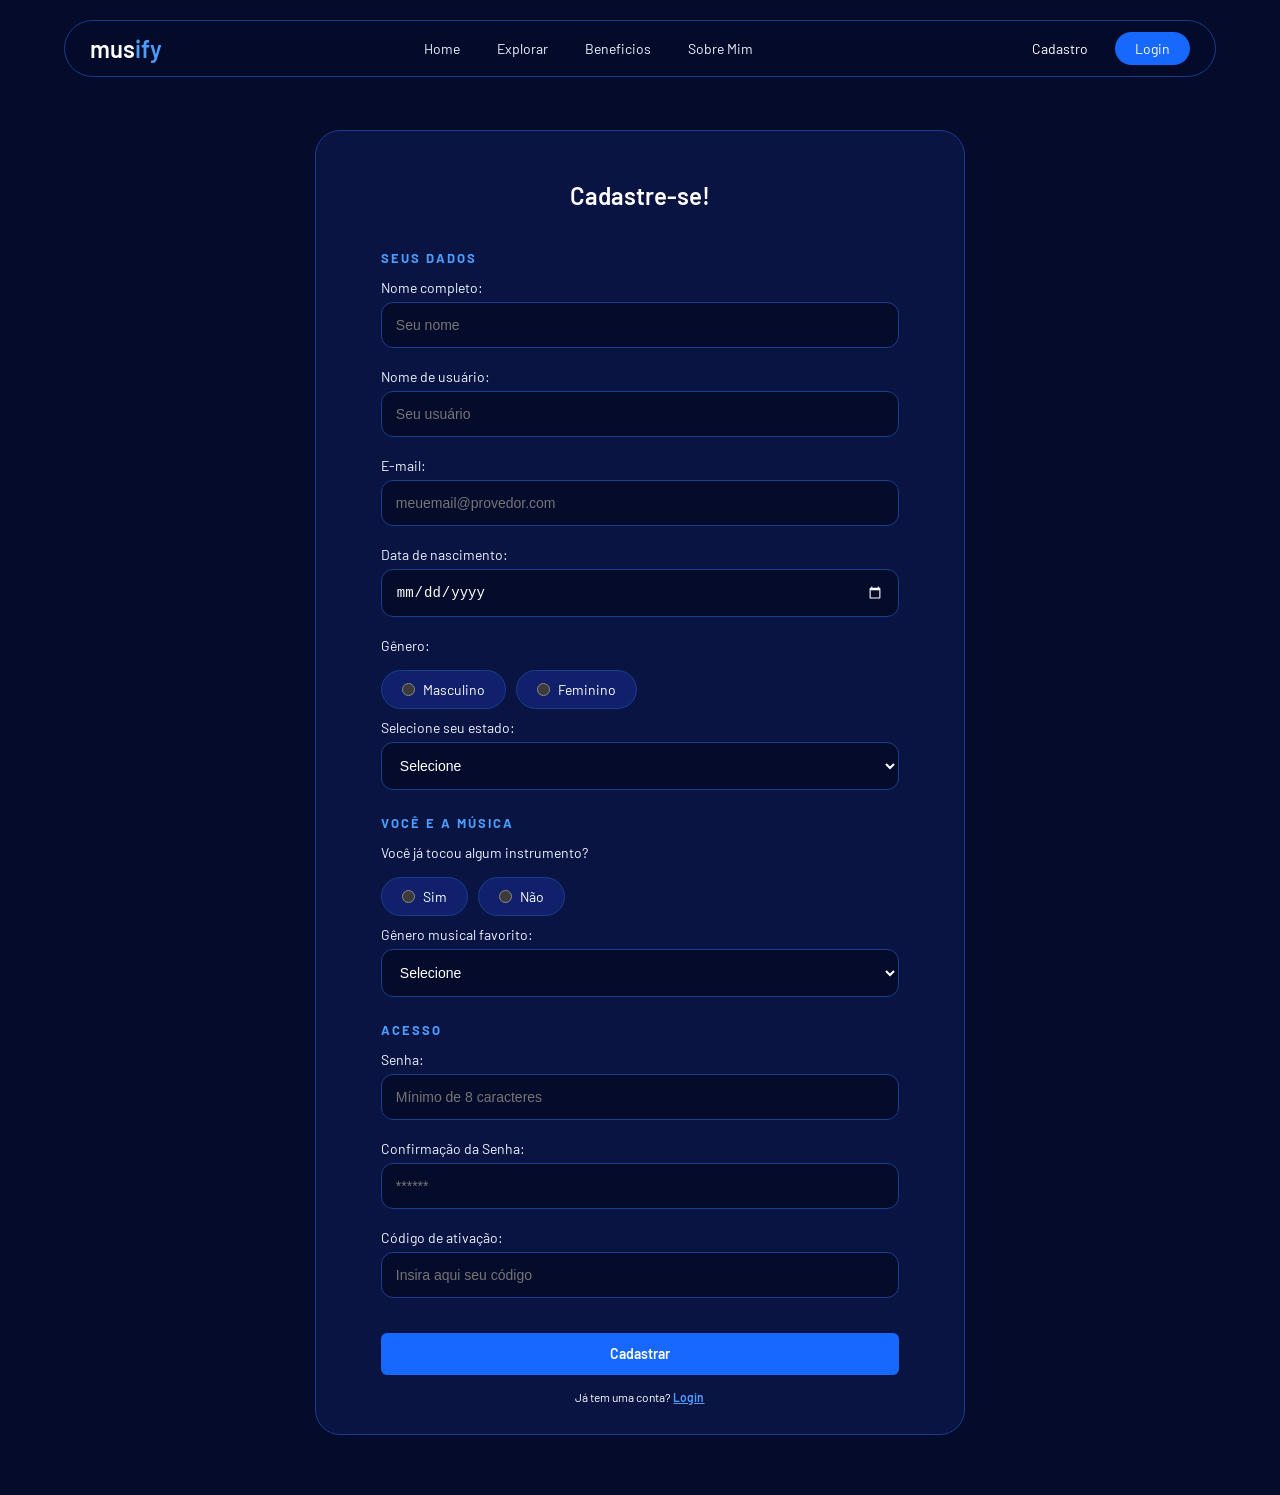
==== commit 8f9a444f: "feat: adiciona campo estado | altera imagem do banner" ====
--- a/public/cadastro.html
+++ b/public/cadastro.html
@@ -77,9 +77,42 @@
             <span>Gênero:</span>
             <label class="opcao"><input type="radio" name="genero" value="M" /> Masculino</label>
             <label class="opcao"><input type="radio" name="genero" value="F" /> Feminino</label>
-            
-          </div>
-
+
+          </div>
+
+          <div class="campo">
+            <span>Selecione seu estado:</span>
+            <select id="estado_input">
+              <option value="0" disabled selected>Selecione</option>
+              <option value="1">Acre</option>
+              <option value="2">Alagoas</option>
+              <option value="3">Amapá</option>
+              <option value="4">Amazonas</option>
+              <option value="5">Bahia</option>
+              <option value="6">Ceará</option>
+              <option value="7">Distrito Federal</option>
+              <option value="8">Espírito Santo</option>
+              <option value="9">Goiás</option>
+              <option value="10">Maranhão</option>
+              <option value="11">Mato Grosso</option>
+              <option value="12">Mato Grosso do Sul</option>
+              <option value="13">Minas Gerais</option>
+              <option value="14">Pará</option>
+              <option value="15">Paraíba</option>
+              <option value="16">Paraná</option>
+              <option value="17">Pernambuco</option>
+              <option value="18">Piauí</option>
+              <option value="19">Rio de Janeiro</option>
+              <option value="20">Rio Grande do Norte</option>
+              <option value="21">Rio Grande do Sul</option>
+              <option value="22">Rondônia</option>
+              <option value="23">Roraima</option>
+              <option value="24">Santa Catarina</option>
+              <option value="25">São Paulo</option>
+              <option value="26">Sergipe</option>
+              <option value="27">Tocantins</option>
+            </select>
+          </div>
           <span class="secao">Você e a música</span>
 
           <div class="campo opcoes">
@@ -87,6 +120,10 @@
             <label class="opcao"><input type="radio" name="instrumento" value="1" /> Sim</label>
             <label class="opcao"><input type="radio" name="instrumento" value="0" /> Não</label>
           </div>
+
+
+
+
           <div class="campo">
             <span>Gênero musical favorito:</span>
             <select id="generoFav_input">
@@ -189,9 +226,9 @@
       setInterval(sumirMensagem, 5000);
     }
 
-    if(codigoVar == ''){
+    if (codigoVar == '') {
       idEmpresaVincular = '';
-    }else{
+    } else {
 
       // Verificando se o código de ativação é de alguma empresa cadastrada
       for (let i = 0; i < listaEmpresasCadastradas.length; i++) {
@@ -205,7 +242,7 @@
           finalizarAguardar();
         }
       }
-      
+
     }
     // Enviando o valor da nova input
     fetch("/usuarios/cadastrar", {
@@ -274,33 +311,33 @@
       });
   }
 
-  
+
 
   function sumirMensagem() {
     cardErro.style.display = "none";
   }
 
 
-  function criptografarSenha(senha){
+  function criptografarSenha(senha) {
     let tamanhoSenha = senha.length;
     let listaCaracteresSenha = [];
 
     // insere na lista os codigos de tras pra frente
-    for(let i = 0; i < tamanhoSenha; i++){
-        listaCaracteresSenha.unshift(senha.charCodeAt(i).toString(8))
+    for (let i = 0; i < tamanhoSenha; i++) {
+      listaCaracteresSenha.unshift(senha.charCodeAt(i).toString(8))
     }
 
     let senhaFinal = ''
 
     // criptografa a senha 
-    for(let i = 0; i < tamanhoSenha; i++){
-        if(listaCaracteresSenha[i] % 2 == 0){
-            listaCaracteresSenha[i] = Number(listaCaracteresSenha[i]) + 10
-        }else{
-            listaCaracteresSenha[i] = (Number(listaCaracteresSenha[i]) + 20).toString(2)
-        }
-
-        senhaFinal += listaCaracteresSenha[i];
+    for (let i = 0; i < tamanhoSenha; i++) {
+      if (listaCaracteresSenha[i] % 2 == 0) {
+        listaCaracteresSenha[i] = Number(listaCaracteresSenha[i]) + 10
+      } else {
+        listaCaracteresSenha[i] = (Number(listaCaracteresSenha[i]) + 20).toString(2)
+      }
+
+      senhaFinal += listaCaracteresSenha[i];
     }
 
     return senhaFinal;
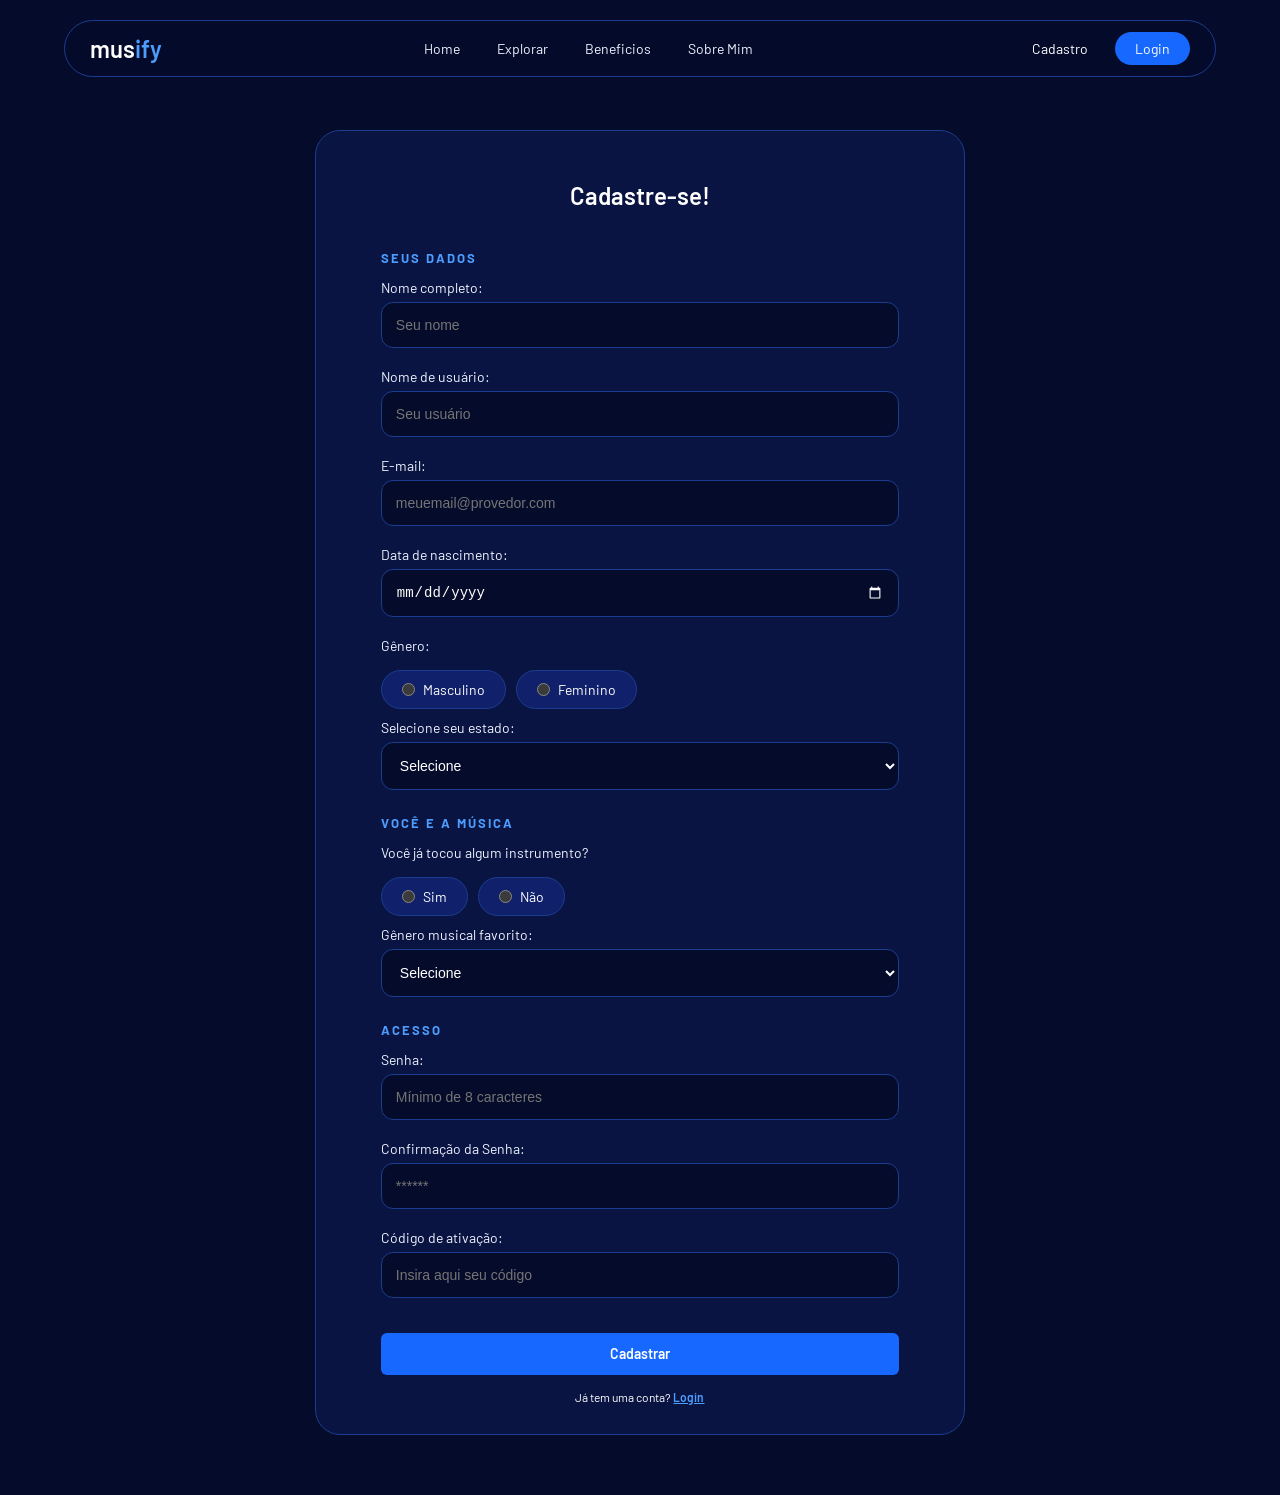
==== commit 07014ce9: "feat: cria logica do codigo indicacao | adiciona cod no sidebar" ====
--- a/public/cadastro.html
+++ b/public/cadastro.html
@@ -183,7 +183,7 @@
 <script>
 
   // Array para armazenar empresas cadastradas para validação de código de ativação 
-  let listaEmpresasCadastradas = [];
+  let listaUsuariosCadastrados = [];
 
   function cadastrar() {
     // aguardar();
@@ -197,6 +197,7 @@
     var generoVar = document.querySelector('input[name=genero]:checked').value;
     var tocouInstrumentoVar = document.querySelector('input[name=instrumento]:checked').value;
     var generoMusicalVar = generoFav_input.value;
+    var estadoVar = estado_input.value;
 
     var senhaVar = senha_input.value;
     var confirmacaoSenhaVar = confirmacao_senha_input.value;
@@ -212,6 +213,7 @@
       generoVar == "" ||
       tocouInstrumentoVar == "" ||
       generoMusicalVar == "0" ||
+      estadoVar == "0" ||
       senhaVar == "" ||
       confirmacaoSenhaVar == "" ||
       senhaVar != confirmacaoSenhaVar
@@ -231,9 +233,9 @@
     } else {
 
       // Verificando se o código de ativação é de alguma empresa cadastrada
-      for (let i = 0; i < listaEmpresasCadastradas.length; i++) {
-        if (listaEmpresasCadastradas[i].codigoIndicacao == codigoVar) {
-          idEmpresaVincular = listaEmpresasCadastradas[i].id
+      for (let i = 0; i < listaUsuariosCadastrados.length; i++) {
+        if (listaUsuariosCadastrados[i].codigoIndicacao == codigoVar) {
+          idEmpresaVincular = listaUsuariosCadastrados[i].id
           console.log("Código de ativação válido.");
           break;
         } else {
@@ -299,10 +301,10 @@
       .then(function (resposta) {
         resposta.json().then((empresas) => {
           empresas.forEach((empresa) => {
-            listaEmpresasCadastradas.push(empresa);
-
-            console.log("listaEmpresasCadastradas")
-            console.log(listaEmpresasCadastradas[0].codigoIndicacao)
+            listaUsuariosCadastrados.push(empresa);
+
+            console.log("listaUsuariosCadastrados")
+            console.log(listaUsuariosCadastrados[0].codigoIndicacao)
           });
         });
       })
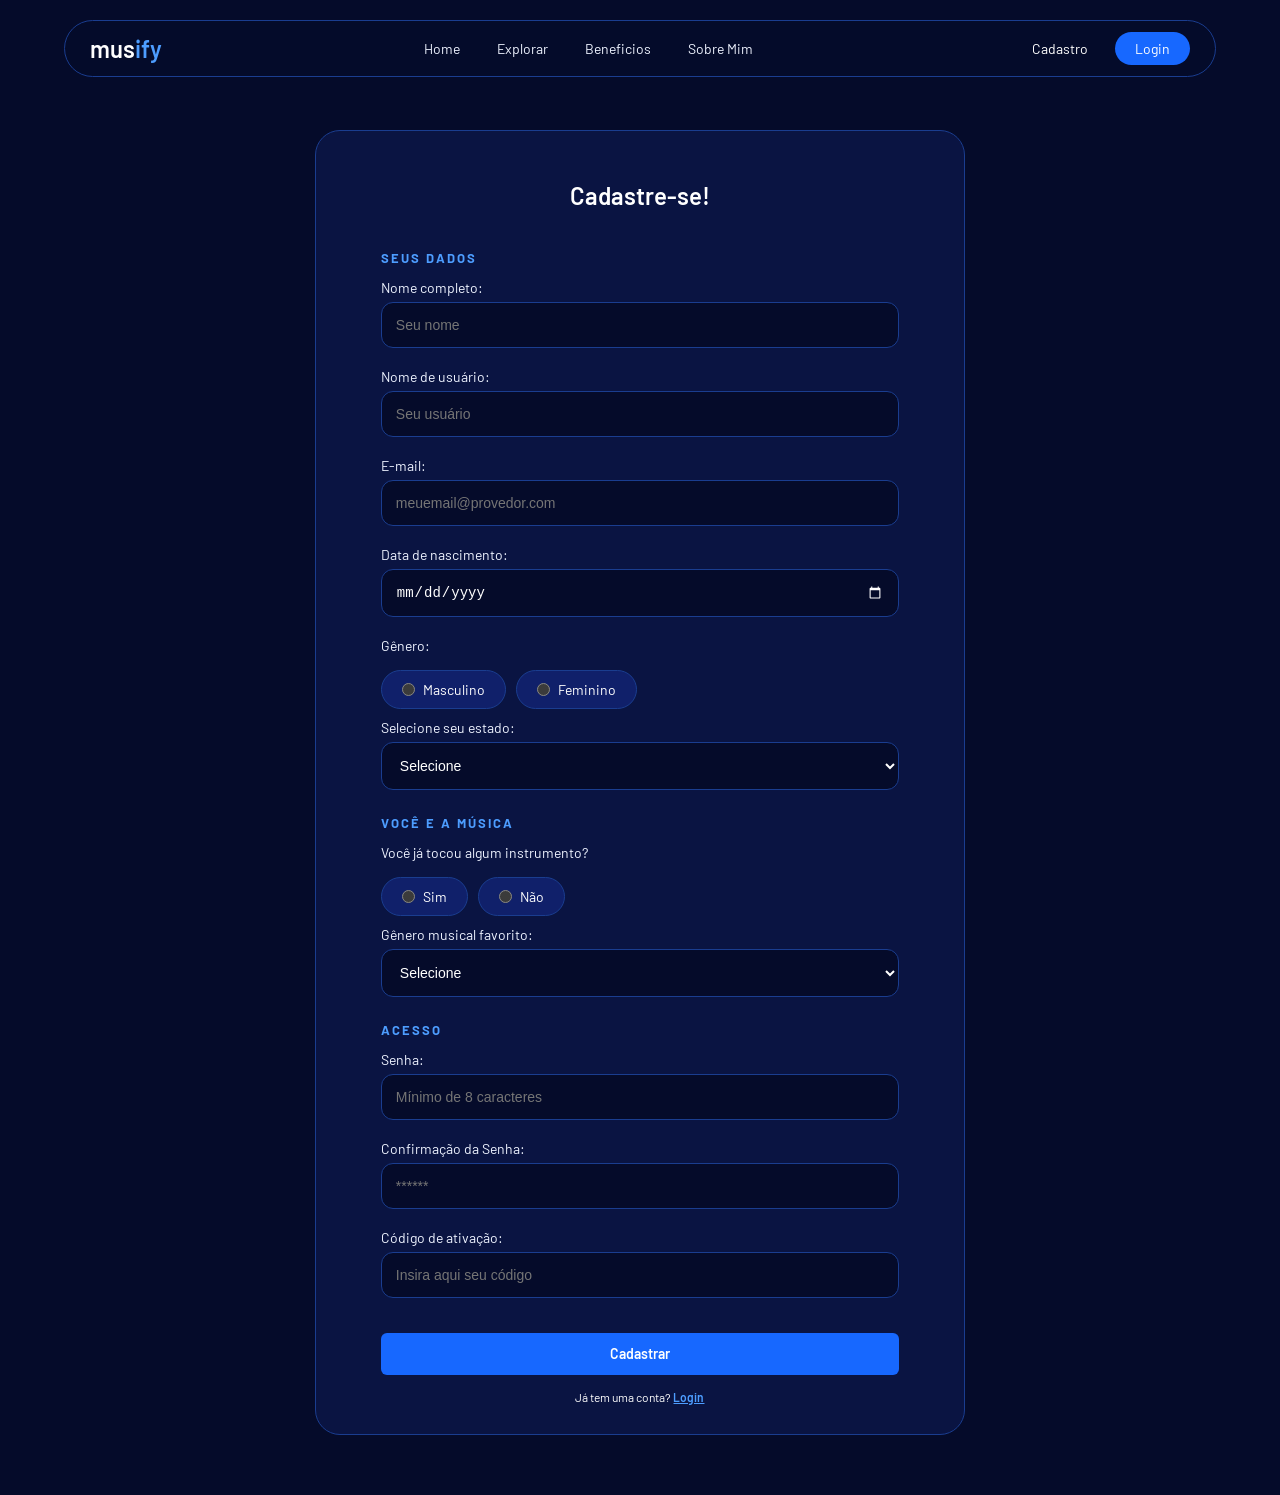
==== commit 0ca797f4: "feat: adiciona valores no cadastro" ====
--- a/public/cadastro.html
+++ b/public/cadastro.html
@@ -263,6 +263,7 @@
         generoServer: generoVar,
         tocouInstrumentoServer: tocouInstrumentoVar,
         generoMusicalServer: generoMusicalVar,
+        estadoServer: estadoVar,
         idEmpresaVincularServer: idEmpresaVincular
       }),
     })
@@ -293,7 +294,7 @@
     return false;
   }
 
-  // Listando empresas cadastradas 
+  // Listando codigo de usuarios cadastrados 
   function listar() {
     fetch("/empresas/listar", {
       method: "GET",
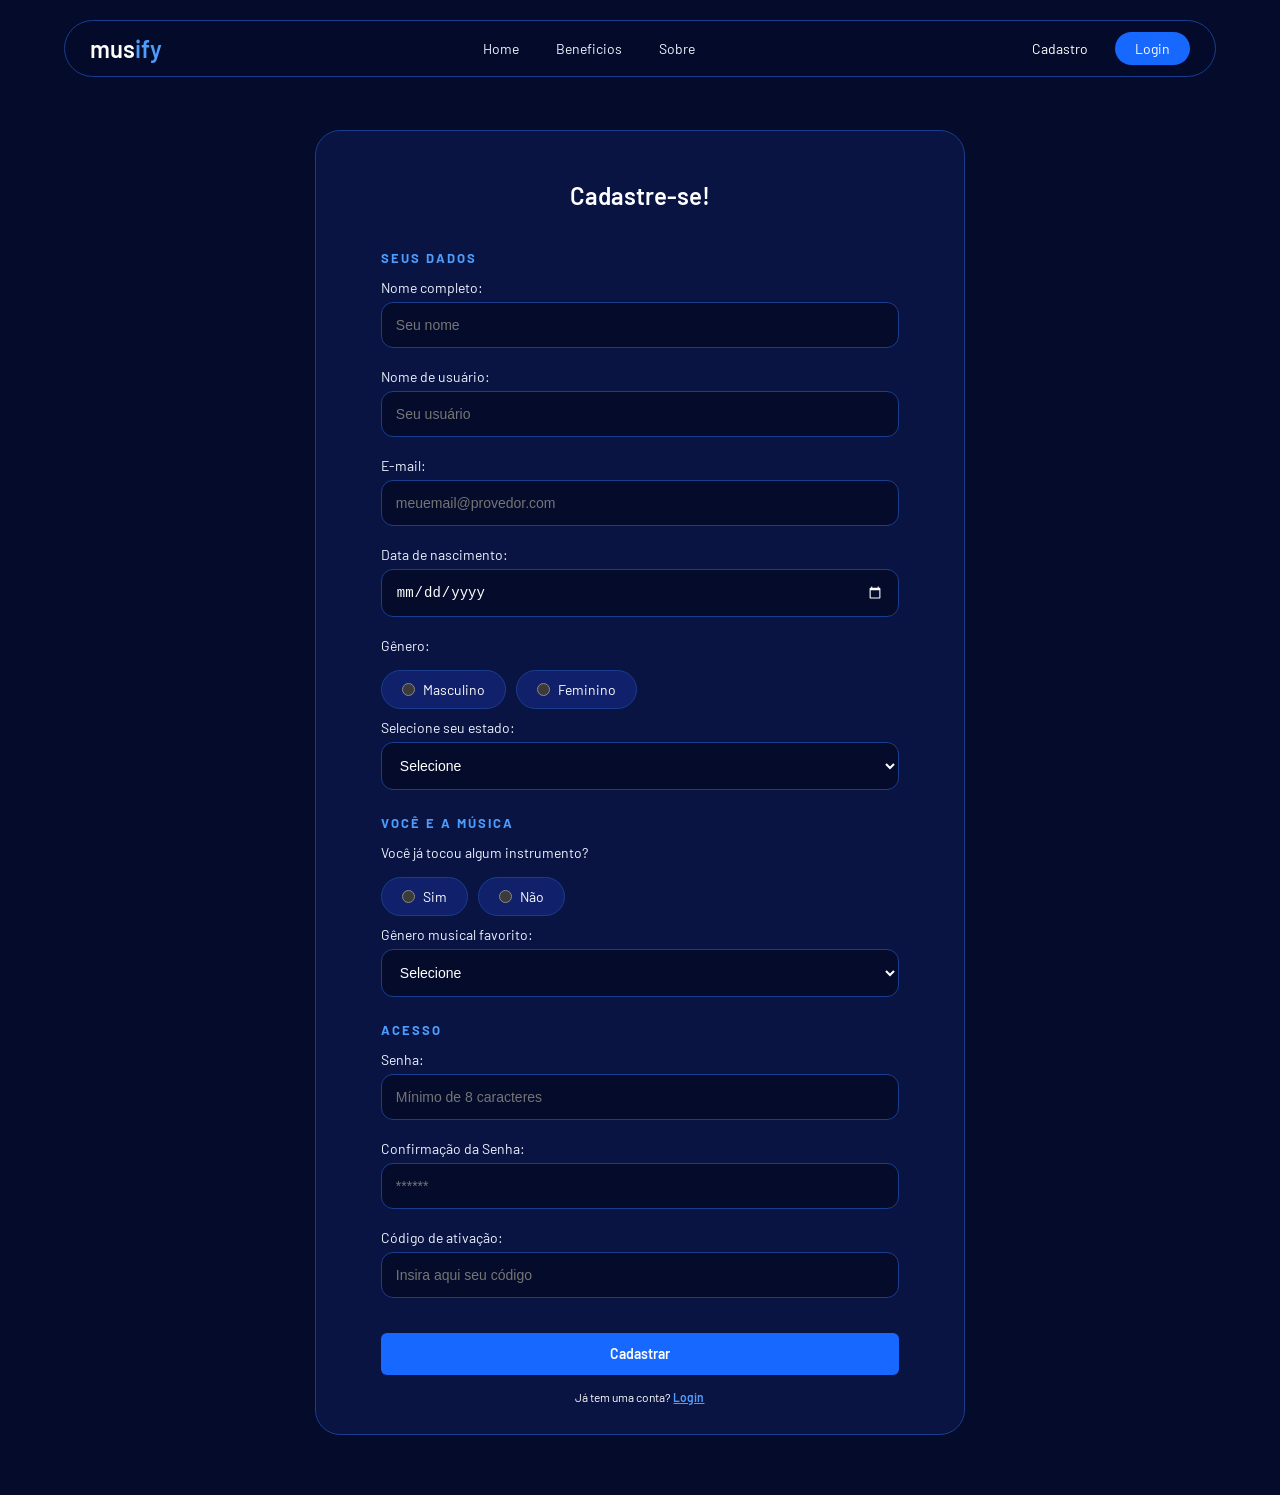
==== commit d3032638: "fix: corrige nav bar do site" ====
--- a/public/cadastro.html
+++ b/public/cadastro.html
@@ -16,18 +16,16 @@
 </head>
 
 <body onload="listar()">
-  <!--header inicio-->
-  <!-- Header fixed - abaixo do banner por conta do padding, anteriormente estava criando uma margem preta no topo da página-->
+ <!-- Header inicio -->
   <div class="padding-header">
     <div class="header">
 
       <h1 class="titulo">mus<span>ify</span></h1>
 
       <ul class="navbar">
-        <li class=""><a href="index.html">Home</a></li>
-        <li><a href="simulador.html">Explorar</a></li>
-        <li><a href="login.html">Beneficios</a></li>
-        <li><a href="cadastro.html">Sobre Mim</a></li>
+        <li><a href="index.html">Home</a></li>
+        <li><a href="index.html#beneficiosMusica">Beneficios</a></li>
+        <li><a href="sobre.html">Sobre</a></li>
       </ul>
 
       <div class="btnheader">
@@ -37,7 +35,7 @@
 
     </div>
   </div>
-  <!--header fim-->
+  <!-- Header fim -->
 
   <div class="login">
     <div class="alerta_erro">
--- a/public/css/style.css
+++ b/public/css/style.css
@@ -24,7 +24,7 @@
   margin: 0;
   padding: 0;
   font-family: 'Barlow', 'Segoe UI', Tahoma, Geneva, Verdana, sans-serif;
-  background-color: var(--fundo);
+  background-color: var(--claro);
   height: 100vh;
 }
 
@@ -241,7 +241,7 @@
 .impactoMusica {
   background-color: var(--fundo);
   color: #fff;
-  min-height: 80vh;
+  height: 80vh;
   display: flex;
 }
 
@@ -271,93 +271,42 @@
 /* card com os 4 tópicos */
 .cardTopicos {
   display: grid;
-  grid-template-columns: 1fr 1fr;
-  padding: 20px 35px;
-  background-color: var(--fundo2);
+  grid-template-columns: repeat(4, minmax(0, 1fr));
+  gap: 30px;
+  width: 100%;
+}
+
+.topico {
+  display: flex;
+  flex-direction: column;
+  justify-content: flex-start;
+  min-height: 170px;
+  padding: 35px 25px;
+  box-sizing: border-box;
+
+  background-color: var(--fundo);
   border: 1px solid var(--borda);
-  border-radius: 10px;
-}
-
-.topico {
-  padding: 25px 30px;
+  border-radius: 35px;
 }
 
 .topicoTitulo {
   display: flex;
   align-items: center;
-  gap: 15px;
-  margin-bottom: 15px;
+  margin-bottom: 25px;
 }
 
 .topicoTitulo h4 {
   margin: 0;
-  font-size: 16px;
+  font-size: 18px;
+  font-weight: 600;
+  color: var(--azul-claro);
 }
 
 .topico p {
   margin: 0;
-  font-size: 13px;
-  color: var(--texto-suave);
-}
-
-/* EXPLICAÇÃO DA MÚSICA */
-
-.explicacaoMusica {
-  background-color: var(--claro2);
-  color: var(--texto-escuro);
-  min-height: 80vh;
-  display: flex;
-}
-
-.explicacaoMusica .container {
-  flex-direction: column;
-  justify-content: center;
-  gap: 60px;
-  padding: 60px 0;
-}
-
-.explicacaoMusica h1 {
-  width: 60%;
-  margin: 0 0 10px 0;
-  font-size: 36px;
-}
-
-.explicacaoMusica .container > div > p {
-  margin: 0;
-  width: 60%;
   font-size: 15px;
-}
-
-/* os 3 momentos, sem caixas: só número, linha e texto */
-.passos {
-  display: flex;
-  gap: 50px;
-}
-
-.passo {
-  flex: 1;
-  padding-top: 22px;
-  border-top: 2px solid var(--azul);
-}
-
-.passo span {
-  display: block;
-  margin-bottom: 18px;
-  font-size: 46px;
-  font-weight: 300;
-  line-height: 1;
-  color: var(--azul);
-}
-
-.passo h4 {
-  margin: 0 0 10px 0;
-  font-size: 19px;
-}
-
-.passo p {
-  margin: 0;
-  font-size: 14px;
-  line-height: 1.6;
+  line-height: 1.4;
+  color: #e8eef9;
 }
 
 /* BENEFÍCIOS DA MÚSICA */
@@ -400,48 +349,6 @@
   filter: brightness(1.2);
 }
 
-/* cada linha: imagem + texto */
-.beneficio {
-  display: flex;
-  align-items: center;
-  gap: 40px;
-}
-
-/* inverte a ordem: imagem na direita */
-.inverso {
-  flex-direction: row-reverse;
-}
-
-/* fundo sólido atrás da imagem */
-.beneficioImg {
-  padding: 20px;
-  background-color: var(--fundo2);
-  border-radius: 15px;
-}
-
-.beneficioImg img {
-  display: block;
-  width: 300px;
-  border-radius: 15px;
-}
-
-/* texto com a linha azul ao lado */
-.beneficioTexto {
-  padding-left: 15px;
-  border-left: 1px solid var(--azul);
-}
-
-#linhaDireita {
-  padding-left: 0;
-  border-left: none;
-  padding-right: 15px;
-  border-right: 1px solid var(--azul);
-}
-
-.beneficioTexto h4 {
-  margin: 0 0 8px 0;
-  font-size: 20px;
-}
 
 /* TRANSFORME CURIOSIDADE EM EVOLUÇÃO */
 
@@ -869,3 +776,70 @@
 .opcao:has(input:checked) {
   border-color: var(--azul-claro);
 }
+
+
+/* Tela sobre mim */
+
+.apresentacaoSobre{
+  display: flex;
+  flex-direction: row;
+  align-items: center;
+  height: 100vh;
+}
+
+.sobreTexto{
+  height: 50vh;
+  width: 50%;
+  padding-left: 10vh;
+}
+
+.sobreTexto .subtituloSobre{
+  color: var(--azul-claro);
+  font-weight: 800;
+
+}
+.sobreTexto .tituloSobre{
+  font-weight: 600;
+  font-size: 13vh;
+
+}
+.sobreTexto .textoSobre{
+  font-weight: 200;
+  font-size: 4vh;
+
+}
+
+.topicosSobre{
+  display: flex;
+  justify-content: space-around;
+  width: 75%;
+}
+
+/* imagem a direita do texto */
+.sobreImagem{
+  height: 50vh;
+  width: 50%;
+  background-color: pink;
+  display: flex;
+  justify-content: center;
+  align-items: center;
+}
+.sobreImagem img{
+  height: 65vh;
+  border-radius: 20px;
+}
+
+/* Como tudo começou */
+.comeco {
+  display: flex;
+  background-color: var(--claro2);
+  flex-direction: row;
+  align-items: center;
+  height: 100vh;
+}
+
+.sobreTexto .tituloNormal{
+  font-weight: 600;
+  font-size: 8vh;
+
+}
